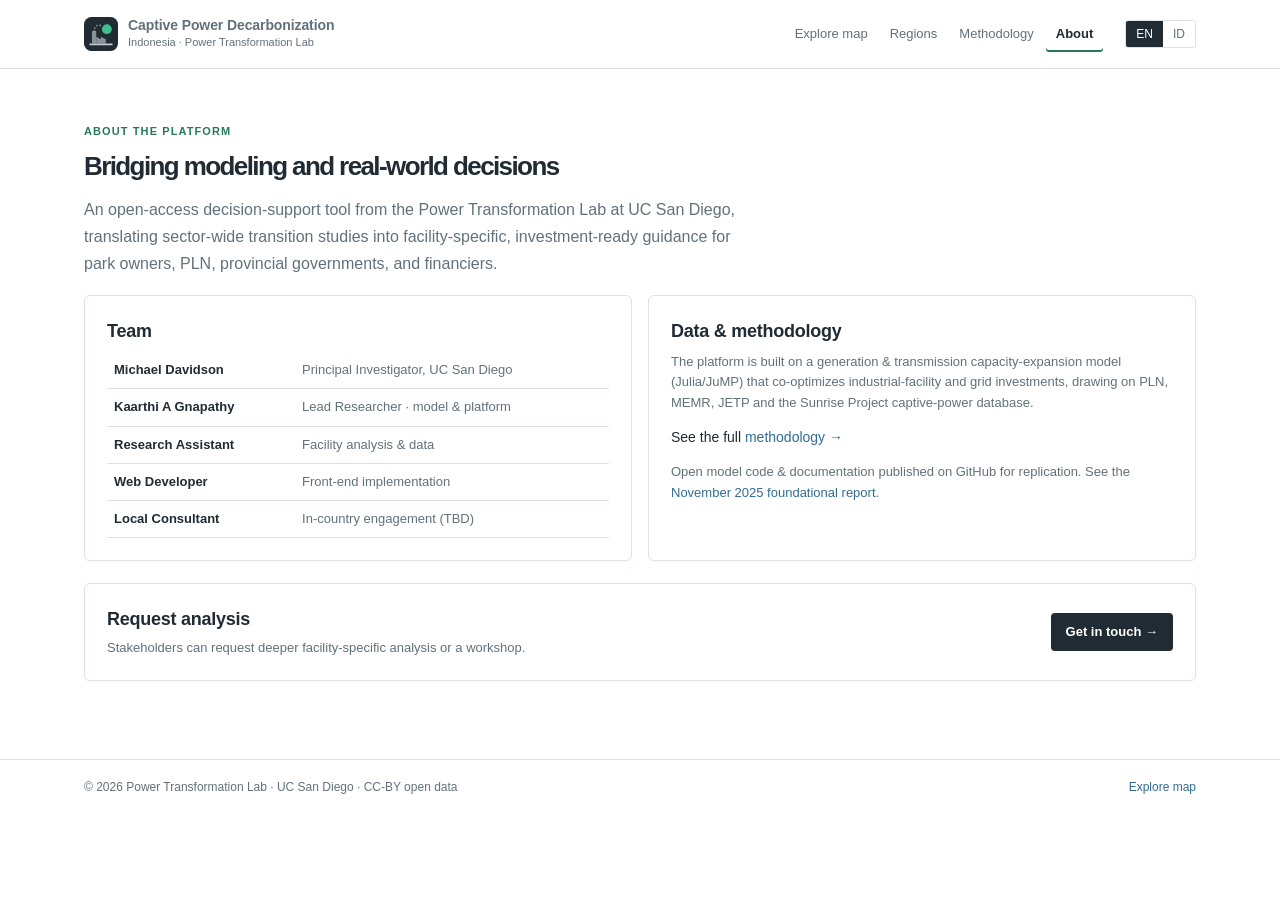
==== about.html @ 66b2d616 "Add the "stack to sun" logo as header mark and favicon A captive coal plant whose plume trails off i" ====
<!DOCTYPE html>
<html lang="en">
<head>
<meta charset="utf-8">
<meta name="viewport" content="width=device-width, initial-scale=1">
<title>About · Captive Power Platform</title>
<link rel="icon" type="image/svg+xml" href="assets/img/logo.svg">
<link rel="stylesheet" href="assets/css/styles.css">
</head>
<body>

<header class="site">
  <div class="wrap navrow">
    <a class="brand" href="index.html">
      <img class="mark" src="assets/img/logo.svg" alt="" width="34" height="34">
      <span><b>Captive Power Decarbonization</b><span data-i18n="brand_sub">Indonesia · Power Transformation Lab</span></span>
    </a>
    <nav class="main">
      <a href="index.html" data-i18n="nav_explore">Explore map</a>
      <a href="region.html" data-i18n="nav_region">Regions</a>
      <a href="methodology.html" data-i18n="nav_method">Methodology</a>
      <a href="about.html" class="active" data-i18n="nav_about">About</a>
    </nav>
    <div class="lang"><button data-lang="en" class="on">EN</button><button data-lang="id">ID</button></div>
  </div>
</header>

<main class="wrap section">
  <div class="kick" data-i18n="ab_kick">About the platform</div>
  <h1 style="font-size:26px" data-i18n="ab_h">Bridging modeling and real-world decisions</h1>
  <p class="lead" data-i18n="ab_p">An open-access decision-support tool from the Power Transformation Lab at UC San Diego, translating sector-wide transition studies into facility-specific, investment-ready guidance for park owners, PLN, provincial governments, and financiers.</p>

  <div class="grid2" style="margin-top:18px">
    <div class="card">
      <h2 data-i18n="ab_team">Team</h2>
      <table class="dt" style="margin-top:6px"><tbody>
        <tr><td style="font-weight:600">Michael Davidson</td><td style="color:var(--mut)">Principal Investigator, UC San Diego</td></tr>
        <tr><td style="font-weight:600">Kaarthi A Gnapathy</td><td style="color:var(--mut)">Lead Researcher · model &amp; platform</td></tr>
        <tr><td style="font-weight:600">Research Assistant</td><td style="color:var(--mut)">Facility analysis &amp; data</td></tr>
        <tr><td style="font-weight:600">Web Developer</td><td style="color:var(--mut)">Front-end implementation</td></tr>
        <tr><td style="font-weight:600">Local Consultant</td><td style="color:var(--mut)">In-country engagement (TBD)</td></tr>
      </tbody></table>
    </div>
    <div class="card">
      <h2 data-i18n="ab_data">Data &amp; methodology</h2>
      <p class="sub" style="margin-top:6px">The platform is built on a generation &amp; transmission capacity-expansion model (Julia/JuMP) that co-optimizes industrial-facility and grid investments, drawing on PLN, MEMR, JETP and the Sunrise Project captive-power database.</p>
      <p style="font-size:14px">See the full <a href="methodology.html">methodology &rarr;</a></p>
      <p class="sub" style="margin-top:10px">Open model code &amp; documentation published on GitHub for replication. See the
        <a href="https://zenodo.org/records/17345968">November 2025 foundational report</a>.</p>
    </div>
  </div>

  <!-- Partners & stakeholders — commented out pending PI confirmation of the final list (feedback item #3)
  <h2 style="margin-top:24px" data-i18n="ab_part">Partners &amp; stakeholders</h2>
  <p class="sub" data-i18n="ab_partp">Engaged through workshops and bilateral outreach in Jakarta, Bandung &amp; Sulawesi</p>
  <div class="partners">
    <div class="pcard"><b>ITB</b>Academic collaboration · PLN engagement</div>
    <div class="pcard"><b>IESR</b>Modeling · policy advocacy</div>
    <div class="pcard"><b>WRI-Indonesia</b>Industrial park &amp; investor convening</div>
    <div class="pcard"><b>CPI-Indonesia</b>Investor engagement</div>
    <div class="pcard"><b>RMI</b>JETP team connections</div>
    <div class="pcard"><b>MEMR · PLN</b>Policy &amp; grid planning</div>
  </div>
  -->

  <div class="card" style="margin-top:22px;display:flex;justify-content:space-between;align-items:center;gap:14px;flex-wrap:wrap">
    <div>
      <h2 style="margin:0" data-i18n="foot_req">Request analysis</h2>
      <p class="sub" style="margin:4px 0 0">Stakeholders can request deeper facility-specific analysis or a workshop.</p>
    </div>
    <a class="btn" href="mailto:info@pwrlab.org">Get in touch →</a>
  </div>
</main>

<footer class="site"><div class="wrap">
  <span data-i18n="foot_rights">© 2026 Power Transformation Lab · UC San Diego · CC-BY open data</span>
  <span><a href="index.html" data-i18n="nav_explore">Explore map</a></span>
</div></footer>

<script src="assets/js/data.js"></script>
<script src="assets/js/i18n.js"></script>
<script>window.initLang();</script>
</body>
</html>
---- assets/css/styles.css ----
/* Captive Power Decarbonization Platform — prototype styles
   Design family: Power Transformation Lab (pwrlab.org) — charcoal #272636 + coral #fc4d50,
   evolved with a coal-vs-clean energy axis (charcoal coal / teal clean / blue grid). */

:root {
  --coal:   #202b33;  /* brand ink + "coal" */
  --coral:  #c75c45;  /* accent */
  --clean:  #28785f;  /* on-site renewables */
  --grid:   #316d91;  /* grid connection */
  --amber:  #ef9f27;  /* medium readiness */
  --ink:    #202b33;
  --mut:    #61717b;
  --line:   #dce3e5;
  --bg:     #ffffff;
  --soft:   #f4f7f6;
  --radius: 6px;
  --maxw:   1160px;
}

* { box-sizing: border-box; }
html { scroll-behavior: smooth; }
body {
  margin: 0;
  font-family: -apple-system, BlinkMacSystemFont, "Segoe UI", Roboto, Helvetica, Arial, sans-serif;
  color: var(--ink);
  background: var(--bg);
  line-height: 1.55;
  -webkit-font-smoothing: antialiased;
}
a { color: var(--grid); text-decoration: none; }
a:hover { text-decoration: underline; }
.wrap { max-width: var(--maxw); margin: 0 auto; padding: 0 24px; }
.sr-only { position:absolute; width:1px; height:1px; overflow:hidden; clip:rect(0 0 0 0); }

/* ---- header / nav ---- */
header.site {
  position: sticky; top: 0; z-index: 50;
  background: rgba(255,255,255,.97); backdrop-filter: blur(12px);
  border-bottom: 1px solid var(--line);
}
.navrow { display: flex; align-items: center; gap: 16px; height: 68px; }
.brand { display: flex; align-items: center; gap: 10px; margin-right: auto; }
.brand .mark { width: 34px; height: 34px; display: block; flex: none; }
.brand b { font-size: 14px; font-weight: 650; letter-spacing: -.1px; display: block; line-height: 1.15; }
.brand span { font-size: 11px; color: var(--mut); }
nav.main { display: flex; gap: 2px; }
nav.main a {
  font-size: 13px; color: var(--mut); padding: 8px 10px; border-radius: 3px; text-decoration: none;
}
nav.main a:hover { background: var(--soft); color: var(--ink); }
nav.main a.active { color: var(--ink); font-weight: 600; background: transparent; box-shadow: inset 0 -2px var(--clean); }
.lang { display: flex; border: 1px solid var(--line); border-radius: 3px; overflow: hidden; margin-left: 6px; }
.lang button { font-size: 12px; padding: 6px 10px; border: none; background: #fff; cursor: pointer; color: var(--mut); }
.lang button.on { background: var(--coal); color: #fff; }

/* ---- generic ---- */
.kick { font-size: 11px; font-weight: 650; letter-spacing: 1.1px; text-transform: uppercase; color: var(--clean); }
h1 { font-size: clamp(34px, 5vw, 54px); font-weight: 650; letter-spacing: -1.6px; line-height: 1.03; margin: 13px 0 16px; max-width: 900px; }
h2 { font-size: 18px; font-weight: 650; letter-spacing: -.25px; margin: 0 0 4px; }
.lead { font-size: 16px; line-height: 1.7; color: var(--mut); margin: 0; max-width: 76ch; }
.sub  { font-size: 13px; color: var(--mut); margin: 0 0 14px; }
.section { padding-top: 54px; padding-bottom: 34px; }
.card { border: 1px solid var(--line); border-radius: var(--radius); padding: 22px; background: #fff; box-shadow: 0 1px 2px rgba(32,43,51,.035); }
.grid2 { display: grid; grid-template-columns: 1fr 1fr; gap: 16px; }
.grid3 { display: grid; grid-template-columns: repeat(3, 1fr); gap: 12px; }
.split { display: grid; grid-template-columns: 1.5fr 1fr; gap: 18px; align-items: start; }
.back { font-size: 13px; color: var(--mut); display: inline-flex; align-items: center; gap: 5px; }

/* ---- stats ---- */
.stats { display: grid; grid-template-columns: repeat(4, 1fr); gap: 0; margin: 34px 0; border-top: 1px solid var(--line); border-bottom: 1px solid var(--line); }
.stat { background: transparent; border-radius: 0; padding: 20px 24px; border-right: 1px solid var(--line); }
.stat:last-child { border-right: 0; }
.stat b { font-size: 27px; font-weight: 650; display: block; letter-spacing: -.8px; }
.stat small { font-size: 12px; color: var(--mut); display: block; margin-top: 2px; line-height: 1.3; }

/* ---- filters ---- */
.filters { display: flex; gap: 8px; flex-wrap: wrap; align-items: center; padding: 14px 16px; background: var(--soft); border: 1px solid var(--line); border-radius: var(--radius); margin-bottom: 14px; }
.filters .fl { font-size: 12px; color: var(--mut); font-weight: 600; }
.chip { font-size: 12.5px; padding: 6px 12px; border-radius: 4px; border: 1px solid var(--line); background: #fff; cursor: pointer; color: var(--mut); }
.chip.on { background: var(--coal); color: #fff; border-color: var(--coal); }
select.f { font-size: 12.5px; padding: 6px 9px; border-radius: 7px; border: 1px solid var(--line); background: #fff; color: var(--ink); }

/* ---- map ---- */
.mapwrap { position: relative; border: 1px solid var(--line); border-radius: var(--radius); overflow: hidden; background: #f4f7f7; }
.mk { cursor: pointer; transition: opacity .15s; }
.mk:hover { stroke: var(--coal) !important; stroke-width: 2 !important; }
.legend { position: absolute; left: 14px; bottom: 14px; background: rgba(255,255,255,.97); border: 1px solid var(--line); border-radius: 4px; padding: 10px 12px; font-size: 11px; color: var(--mut); }
.legend .row { display: flex; align-items: center; gap: 7px; margin: 3px 0; }
.legend i { width: 10px; height: 10px; border-radius: 50%; display: inline-block; }
.pop { position: absolute; top: 14px; right: 14px; width: 270px; background: #fff; border: 1px solid var(--line); border-radius: 5px; padding: 17px; display: none; box-shadow: 0 12px 32px rgba(32,43,51,.14); }
.pop.on { display: block; }
.pop .x { position: absolute; top: 10px; right: 12px; cursor: pointer; color: var(--mut); font-size: 17px; line-height: 1; background: none; border: none; }

/* ---- tags / pills ---- */
.tag { display: inline-block; font-size: 10.5px; padding: 2px 9px; border-radius: 20px; font-weight: 600; background: var(--soft); color: var(--ink); border: 1px solid var(--line); }
.tag .dot { display: inline-block; width: 8px; height: 8px; border-radius: 50%; margin-right: 5px; vertical-align: 0; }
.pill { font-size: 10.5px; font-weight: 600; padding: 2px 9px; border-radius: 20px; }
.p-high { background: #e1f5ee; color: #0f6e56; }
.p-medium { background: #faeeda; color: #854f0b; }
.p-low { background: #fbeae9; color: #a32d2d; }

.metarow { display: flex; justify-content: space-between; font-size: 13px; padding: 6px 0; border-top: 1px solid var(--line); }
.metarow span { color: var(--mut); }
.metarow b { font-weight: 600; }
.mixbar { display: flex; height: 9px; border-radius: 5px; overflow: hidden; margin: 10px 0 4px; }

/* ---- buttons ---- */
.btn { display: inline-flex; align-items: center; gap: 6px; font-size: 13px; font-weight: 600; padding: 9px 15px; border-radius: 4px; border: none; background: var(--coal); color: #fff; cursor: pointer; text-decoration: none; }
.btn:hover { text-decoration: none; opacity: .92; }
.btn.ghost { background: #fff; color: var(--ink); border: 1px solid var(--line); }
.btn.block { width: 100%; justify-content: center; }

/* ---- tables ---- */
table.dt { width: 100%; border-collapse: collapse; font-size: 13px; }
table.dt th { text-align: left; color: var(--mut); font-weight: 600; font-size: 11px; text-transform: uppercase; letter-spacing: .4px; padding: 7px 7px; border-bottom: 1px solid var(--line); }
table.dt td { padding: 8px 7px; border-bottom: 1px solid var(--line); vertical-align: top; }

/* ---- pathway bars ---- */
.pth { margin: 9px 0; }
.pth .top { display: flex; justify-content: space-between; font-size: 13px; margin-bottom: 4px; }
.pth .track { background: #f0eff2; border-radius: 4px; overflow: hidden; }
.pth .bar { height: 15px; border-radius: 4px; }
.pth.win .top b::after { content: " · recommended"; color: var(--coral); font-weight: 600; }

/* ---- sensitivity ---- */
.sliders { display: grid; gap: 14px; }
.slider label { display: flex; justify-content: space-between; font-size: 13px; margin-bottom: 4px; }
.slider label b { font-weight: 600; }
.slider input[type=range] { width: 100%; accent-color: var(--coral); }
.insight { font-size: 13px; background: #fff7f1; border: 1px solid #f3d9c8; color: #8a3c1c; border-radius: 8px; padding: 10px 12px; margin-top: 12px; }

/* ---- about ---- */
.partners { display: grid; grid-template-columns: repeat(3,1fr); gap: 10px; }
.pcard { border: 1px solid var(--line); border-radius: 9px; padding: 12px; font-size: 12.5px; color: var(--mut); }
.pcard b { font-size: 13px; font-weight: 600; color: var(--ink); display: block; margin-bottom: 1px; }

/* ---- homepage site table ---- */
.mapwrap .legend { position: static; display: flex; flex-wrap: wrap; align-items: center; gap: 4px 16px; border: 0; border-top: 1px solid var(--line); border-radius: 0; background: #fff; }
.mapwrap .legend > div { margin: 0 !important; }
.tblhead { display: flex; justify-content: space-between; align-items: flex-end; gap: 12px; flex-wrap: wrap; margin-bottom: 10px; }
.tblhead input { min-width: 240px; }
table.sortable th[data-sort] { cursor: pointer; user-select: none; white-space: nowrap; }
table.sortable th[data-sort]:hover { color: var(--ink); }
table.sortable th.asc::after { content: " ↑"; }
table.sortable th.desc::after { content: " ↓"; }
table.dt td a { color: var(--ink); font-weight: 600; }
table.dt .tag { white-space: nowrap; }

/* ---- facility detail ---- */
.h3 { font-size: 13px; font-weight: 600; margin: 0 0 8px; color: var(--ink); }
.mut { color: var(--mut); }
dl.facts { display: grid; grid-template-columns: max-content 1fr; gap: 6px 14px; margin: 0; font-size: 12.5px; }
dl.facts dt { color: var(--mut); }
dl.facts dd { margin: 0; color: var(--ink); overflow-wrap: anywhere; }
.tscroll { overflow-x: auto; }
table.dt tr.grp td { font-weight: 600; background: var(--soft); font-size: 12px; padding-top: 6px; padding-bottom: 6px; }
table.dt tr.off td { color: var(--mut); }
.st { display: inline-block; font-size: 10.5px; font-weight: 600; padding: 1px 8px; border-radius: 20px; white-space: nowrap; border: 1px solid var(--line); }
.st-op { background: #e3eefb; color: #1c5cab; border-color: #cde2fb; }
.st-con { background: #f2f7fd; color: #256abf; border-color: #cde2fb; }
.st-plan { background: #fff; color: var(--ink); }
.st-off { background: #fff; color: var(--mut); border-style: dashed; }

/* ---- footer ---- */
footer.site { border-top: 1px solid var(--line); background: #fff; margin-top: 44px; }
footer.site .wrap { display: flex; justify-content: space-between; flex-wrap: wrap; gap: 10px; padding-top: 18px; padding-bottom: 18px; font-size: 12px; color: var(--mut); }

/* ---- stakeholder homepage ---- */
.home { font-family: "Inter", -apple-system, BlinkMacSystemFont, "Segoe UI", sans-serif; background: #fff; }
.home .brand b, .home h1, .home .section-heading, .home .stakeholder-grid h3 { font-family: "Syne", sans-serif; }
.home .kick, .home .stake-num { font-family: "JetBrains Mono", monospace; }
.home-hero { min-height: 560px; display: flex; align-items: center; background: #29363c; color: #e5ece9; position: relative; border-bottom: 1px solid #39474d; }
.home-hero-inner { width: 100%; min-width: 0; padding-top: 84px; padding-bottom: 92px; position: relative; z-index: 1; }
.home-hero .kick { color: #9bbfb2; }
.home-hero h1 { color: #e5ece9; font-size: clamp(46px, 6vw, 72px); max-width: 930px; line-height: 1.01; letter-spacing: -.04em; margin: 22px 0 26px; }
.home-hero .lead { color: #b2bfba; font-size: 17px; max-width: 720px; }
.hero-actions { display: flex; align-items: center; gap: 24px; margin-top: 36px; flex-wrap: wrap; }
.hero-primary { background: #d4e2dd; color: #223037; padding: 12px 18px; }
.hero-link { color: #b9c7c2; font-size: 13px; font-weight: 500; }
.hero-link:hover { color: #e5ece9; }
.home-stats { background: var(--soft); border-bottom: 1px solid var(--line); }
.home-stats .stats { margin: 0 auto; border: 0; grid-template-columns: repeat(3, 1fr); }
.home-stats .stat { padding-top: 28px; padding-bottom: 28px; }
.home-explorer { padding-top: 92px; }
.section-heading { font-size: clamp(30px, 4vw, 48px); line-height: 1.08; letter-spacing: -.035em; max-width: 800px; margin: 14px 0 16px; }
.explore-lead { margin-bottom: 36px; max-width: 700px; }
.stakeholder-section { padding: 110px 0 52px; }
.stakeholder-grid { display: grid; grid-template-columns: repeat(3, 1fr); border-top: 1px solid var(--line); margin-top: 40px; }
.stakeholder-grid article { padding: 30px 34px 16px 0; border-right: 1px solid var(--line); margin-right: 34px; }
.stakeholder-grid article:last-child { border-right: 0; margin-right: 0; }
.stake-num { color: var(--clean); font-size: 12px; }
.stakeholder-grid h3 { font-size: 20px; margin: 18px 0 10px; letter-spacing: -.02em; }
.stakeholder-grid p { color: var(--mut); font-size: 14px; line-height: 1.7; margin: 0; }
.reveal-ready { opacity: 0; transform: translateY(18px); }
.reveal-visible { opacity: 1; transform: translateY(0); transition: opacity .65s ease, transform .65s ease; }

@media (prefers-reduced-motion: reduce) {
  .reveal-ready, .reveal-visible { opacity: 1; transform: none; transition: none; }
}

@media (max-width: 760px) {
  .stats { grid-template-columns: 1fr 1fr; }
  .grid2, .split, .partners { grid-template-columns: 1fr; }
  dl.facts { grid-template-columns: 1fr; gap: 1px; }
  .tblhead input { min-width: 0; width: 100%; }
  .card .stat { padding: 14px 12px; }
  .card .stat b { font-size: 20px; }
  dl.facts dd { margin-bottom: 7px; }
  nav.main a { padding: 7px 8px; }
  h1 { font-size: 34px; }
  .stat { border-right: 0; border-bottom: 1px solid var(--line); }
  .stat:nth-child(odd) { border-right: 1px solid var(--line); }
  .home-stats .stats { grid-template-columns: 1fr 1fr; }
  .home-stats .stat:last-child { grid-column: 1 / -1; border-right: 0; border-bottom: 0; }
  .navrow { height: auto; padding-top: 12px; padding-bottom: 12px; flex-wrap: wrap; }
  nav.main { order: 3; width: 100%; overflow-x: auto; }
  .home-hero { min-height: 520px; }
  .home-hero-inner { padding-top: 72px; padding-bottom: 76px; }
  .home-hero h1 { font-size: clamp(30px, 9vw, 46px); overflow-wrap: break-word; }
  .home-explorer { padding-top: 64px; }
  .stakeholder-grid { grid-template-columns: 1fr; }
  .stakeholder-grid article { border-right: 0; border-bottom: 1px solid var(--line); margin-right: 0; padding-right: 0; }
}
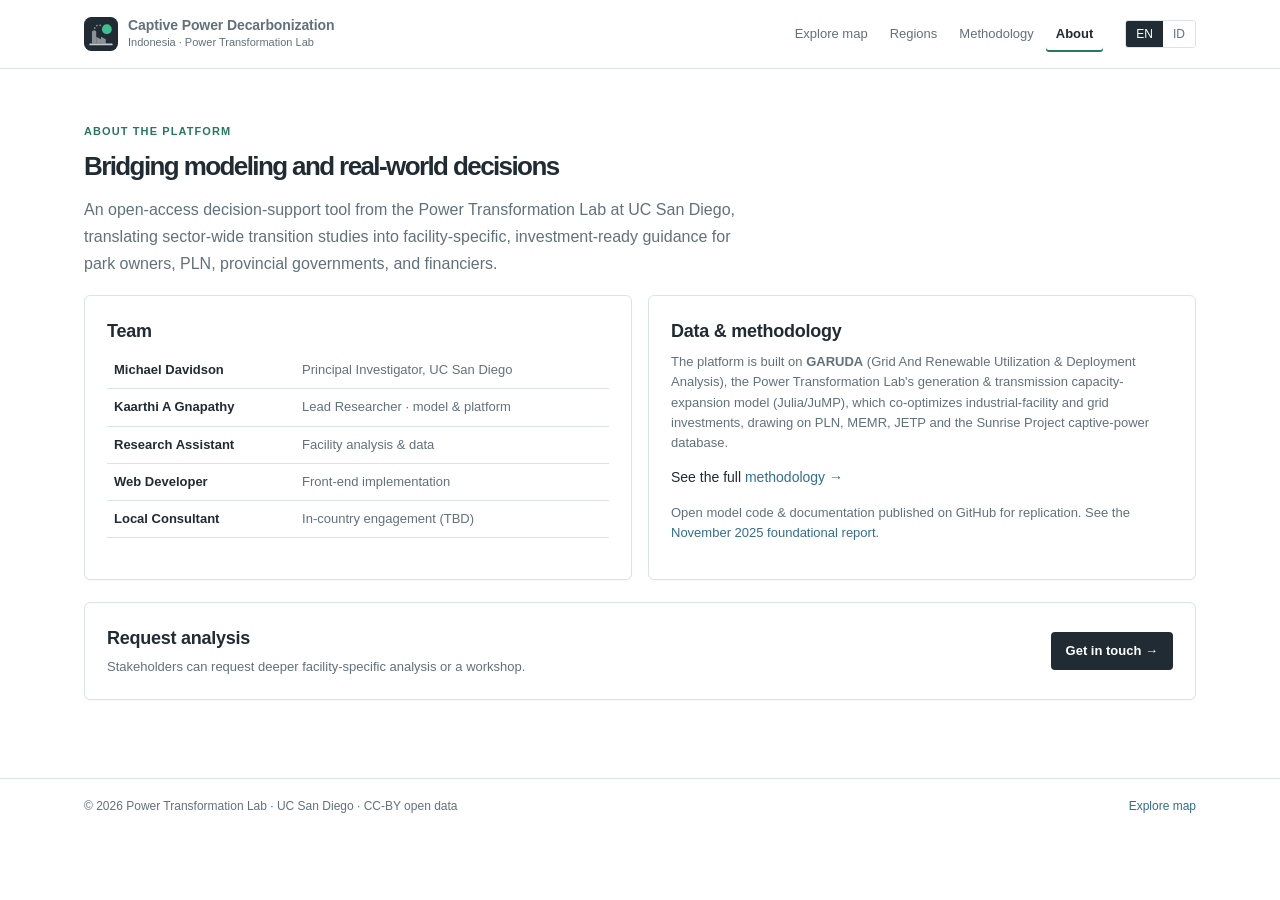
==== commit e3b7e0dc: "Call the capacity-expansion model GARUDA everywhere UI strings (EN/ID), methodology and about text, " ====
--- a/about.html
+++ b/about.html
@@ -43,7 +43,7 @@
     </div>
     <div class="card">
       <h2 data-i18n="ab_data">Data &amp; methodology</h2>
-      <p class="sub" style="margin-top:6px">The platform is built on a generation &amp; transmission capacity-expansion model (Julia/JuMP) that co-optimizes industrial-facility and grid investments, drawing on PLN, MEMR, JETP and the Sunrise Project captive-power database.</p>
+      <p class="sub" style="margin-top:6px">The platform is built on <b>GARUDA</b> (Grid And Renewable Utilization &amp; Deployment Analysis), the Power Transformation Lab's generation &amp; transmission capacity-expansion model (Julia/JuMP), which co-optimizes industrial-facility and grid investments, drawing on PLN, MEMR, JETP and the Sunrise Project captive-power database.</p>
       <p style="font-size:14px">See the full <a href="methodology.html">methodology &rarr;</a></p>
       <p class="sub" style="margin-top:10px">Open model code &amp; documentation published on GitHub for replication. See the
         <a href="https://zenodo.org/records/17345968">November 2025 foundational report</a>.</p>
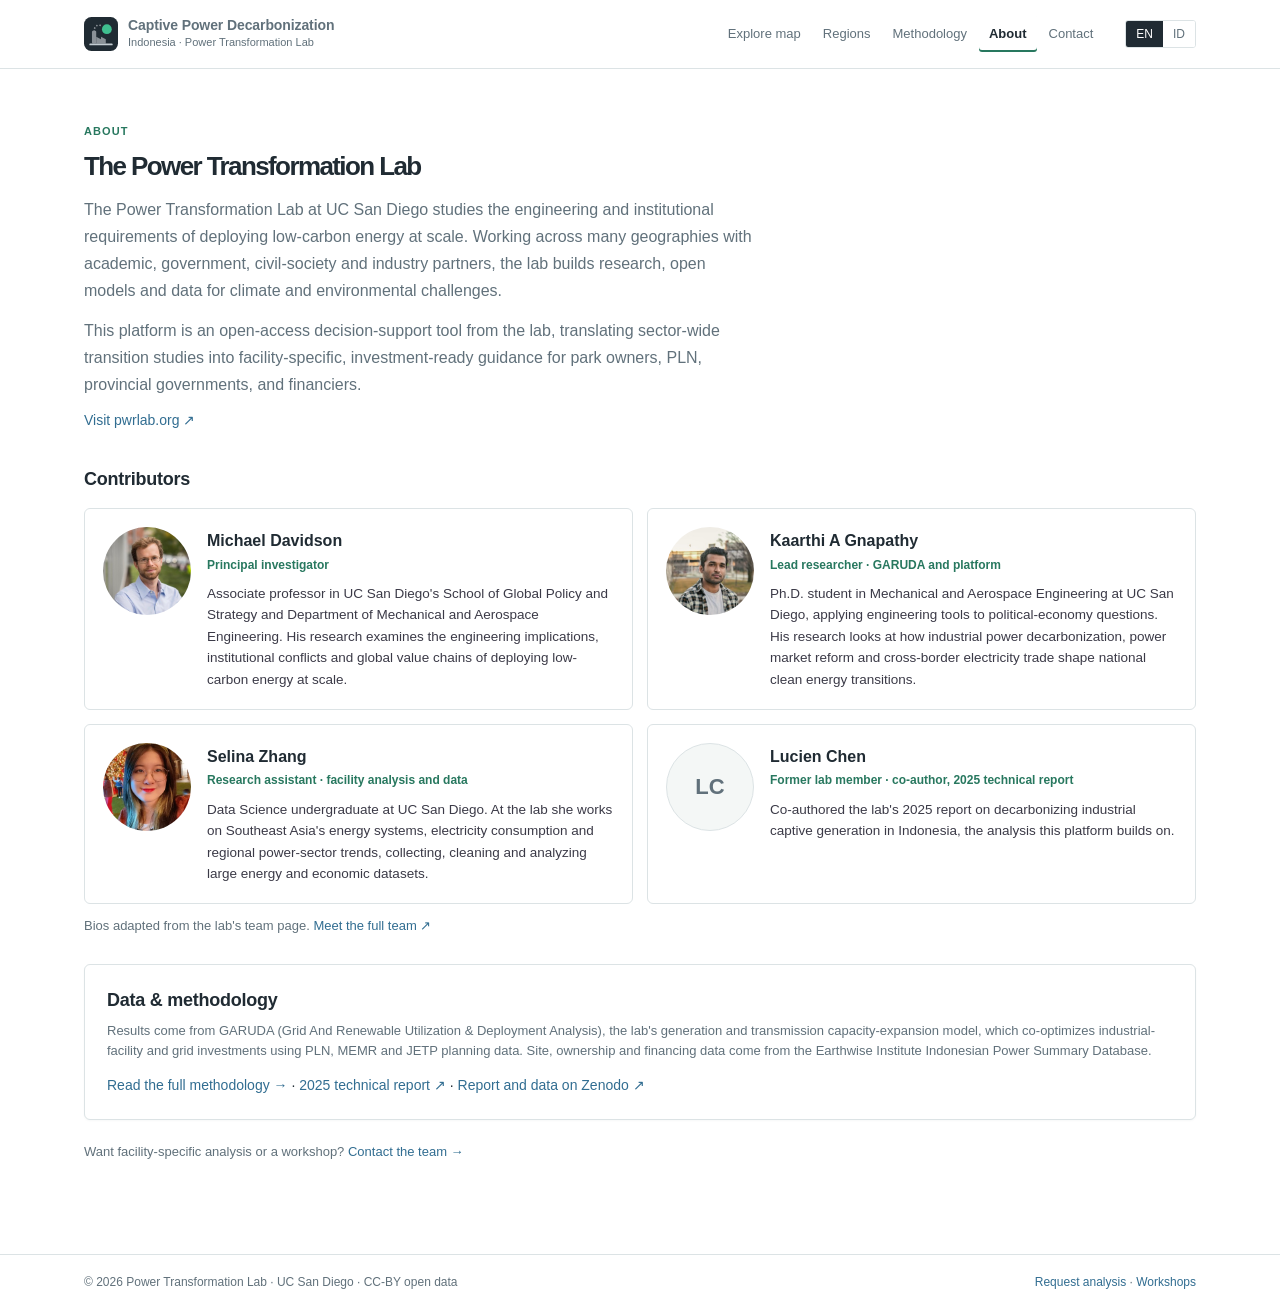
==== commit 9aef6ab8: "Restructure About; move requests and contact to contact.html About now runs lab intro, contributors " ====
--- a/about.html
+++ b/about.html
@@ -20,34 +20,64 @@
       <a href="region.html" data-i18n="nav_region">Regions</a>
       <a href="methodology.html" data-i18n="nav_method">Methodology</a>
       <a href="about.html" class="active" data-i18n="nav_about">About</a>
+      <a href="contact.html" data-i18n="nav_contact">Contact</a>
     </nav>
     <div class="lang"><button data-lang="en" class="on">EN</button><button data-lang="id">ID</button></div>
   </div>
 </header>
 
 <main class="wrap section">
-  <div class="kick" data-i18n="ab_kick">About the platform</div>
-  <h1 style="font-size:26px" data-i18n="ab_h">Bridging modeling and real-world decisions</h1>
-  <p class="lead" data-i18n="ab_p">An open-access decision-support tool from the Power Transformation Lab at UC San Diego, translating sector-wide transition studies into facility-specific, investment-ready guidance for park owners, PLN, provincial governments, and financiers.</p>
+  <div class="kick" data-i18n="ab_kick">About</div>
+  <h1 style="font-size:26px" data-i18n="ab_lab_h">The Power Transformation Lab</h1>
+  <p class="lead" data-i18n="ab_lab_p">The Power Transformation Lab at UC San Diego studies the engineering and institutional requirements of deploying low-carbon energy at scale. Working across many geographies with academic, government, civil-society and industry partners, the lab builds research, open models and data for climate and environmental challenges.</p>
+  <p class="lead" style="margin-top:12px" data-i18n="ab_p">This platform is an open-access decision-support tool from the lab, translating sector-wide transition studies into facility-specific, investment-ready guidance for park owners, PLN, provincial governments, and financiers.</p>
+  <p style="margin-top:12px;font-size:14px"><a href="https://pwrlab.org" target="_blank" rel="noopener"><span data-i18n="ab_visit">Visit pwrlab.org</span> ↗</a></p>
 
-  <div class="grid2" style="margin-top:18px">
-    <div class="card">
-      <h2 data-i18n="ab_team">Team</h2>
-      <table class="dt" style="margin-top:6px"><tbody>
-        <tr><td style="font-weight:600">Michael Davidson</td><td style="color:var(--mut)">Principal Investigator, UC San Diego</td></tr>
-        <tr><td style="font-weight:600">Kaarthi A Gnapathy</td><td style="color:var(--mut)">Lead Researcher · model &amp; platform</td></tr>
-        <tr><td style="font-weight:600">Research Assistant</td><td style="color:var(--mut)">Facility analysis &amp; data</td></tr>
-        <tr><td style="font-weight:600">Web Developer</td><td style="color:var(--mut)">Front-end implementation</td></tr>
-        <tr><td style="font-weight:600">Local Consultant</td><td style="color:var(--mut)">In-country engagement (TBD)</td></tr>
-      </tbody></table>
-    </div>
-    <div class="card">
-      <h2 data-i18n="ab_data">Data &amp; methodology</h2>
-      <p class="sub" style="margin-top:6px">The platform is built on <b>GARUDA</b> (Grid And Renewable Utilization &amp; Deployment Analysis), the Power Transformation Lab's generation &amp; transmission capacity-expansion model (Julia/JuMP), which co-optimizes industrial-facility and grid investments, drawing on PLN, MEMR, JETP and the Sunrise Project captive-power database.</p>
-      <p style="font-size:14px">See the full <a href="methodology.html">methodology &rarr;</a></p>
-      <p class="sub" style="margin-top:10px">Open model code &amp; documentation published on GitHub for replication. See the
-        <a href="https://zenodo.org/records/17345968">November 2025 foundational report</a>.</p>
-    </div>
+  <h2 style="margin-top:34px" data-i18n="ab_team">Contributors</h2>
+  <div class="people">
+    <article class="person">
+      <img src="assets/img/team/michael-davidson.jpg" alt="Portrait of Michael Davidson" loading="lazy" width="88" height="88">
+      <div>
+        <h3>Michael Davidson</h3>
+        <p class="role" data-i18n="ab_r_pi">Principal investigator</p>
+        <p data-i18n="ab_b_md">Associate professor in UC San Diego's School of Global Policy and Strategy and Department of Mechanical and Aerospace Engineering. His research examines the engineering implications, institutional conflicts and global value chains of deploying low-carbon energy at scale.</p>
+      </div>
+    </article>
+    <article class="person">
+      <img src="assets/img/team/kaarthi-gnapathy.jpg" alt="Portrait of Kaarthi Gnapathy" loading="lazy" width="88" height="88">
+      <div>
+        <h3>Kaarthi A Gnapathy</h3>
+        <p class="role" data-i18n="ab_r_lead">Lead researcher · GARUDA and platform</p>
+        <p data-i18n="ab_b_kg">Ph.D. student in Mechanical and Aerospace Engineering at UC San Diego, applying engineering tools to political-economy questions. His research looks at how industrial power decarbonization, power market reform and cross-border electricity trade shape national clean energy transitions.</p>
+      </div>
+    </article>
+    <article class="person">
+      <img src="assets/img/team/selina-zhang.jpg" alt="Portrait of Selina Zhang" loading="lazy" width="88" height="88">
+      <div>
+        <h3>Selina Zhang</h3>
+        <p class="role" data-i18n="ab_r_ra">Research assistant · facility analysis and data</p>
+        <p data-i18n="ab_b_sz">Data Science undergraduate at UC San Diego. At the lab she works on Southeast Asia's energy systems, electricity consumption and regional power-sector trends, collecting, cleaning and analyzing large energy and economic datasets.</p>
+      </div>
+    </article>
+    <article class="person">
+      <span class="initials" aria-hidden="true">LC</span>
+      <div>
+        <h3>Lucien Chen</h3>
+        <p class="role" data-i18n="ab_r_co">Former lab member · co-author, 2025 technical report</p>
+        <p data-i18n="ab_b_lc">Co-authored the lab's 2025 report on decarbonizing industrial captive generation in Indonesia, the analysis this platform builds on.</p>
+      </div>
+    </article>
+  </div>
+  <p class="sub" style="margin-top:12px"><span data-i18n="ab_more">Bios adapted from the lab's team page.</span> <a href="https://pwrlab.org/team.html" target="_blank" rel="noopener"><span data-i18n="ab_teamlink">Meet the full team</span> ↗</a></p>
+
+  <div class="card" style="margin-top:28px">
+    <h2 data-i18n="ab_data">Data &amp; methodology</h2>
+    <p class="sub" style="margin-top:6px" data-i18n="ab_data_p">Results come from GARUDA (Grid And Renewable Utilization &amp; Deployment Analysis), the lab's generation and transmission capacity-expansion model, which co-optimizes industrial-facility and grid investments using PLN, MEMR and JETP planning data. Site, ownership and financing data come from the Earthwise Institute Indonesian Power Summary Database.</p>
+    <p style="font-size:14px;margin:10px 0 0">
+      <a href="methodology.html"><span data-i18n="ab_method">Read the full methodology</span> →</a> ·
+      <a href="https://pwrlab.org/2025/09/30/indonesia-industry-captive-generation.html" target="_blank" rel="noopener"><span data-i18n="ab_report">2025 technical report</span> ↗</a> ·
+      <a href="https://zenodo.org/records/17345968" target="_blank" rel="noopener"><span data-i18n="ab_zenodo">Report and data on Zenodo</span> ↗</a>
+    </p>
   </div>
 
   <!-- Partners & stakeholders — commented out pending PI confirmation of the final list (feedback item #3)
@@ -63,18 +93,12 @@
   </div>
   -->
 
-  <div class="card" style="margin-top:22px;display:flex;justify-content:space-between;align-items:center;gap:14px;flex-wrap:wrap">
-    <div>
-      <h2 style="margin:0" data-i18n="foot_req">Request analysis</h2>
-      <p class="sub" style="margin:4px 0 0">Stakeholders can request deeper facility-specific analysis or a workshop.</p>
-    </div>
-    <a class="btn" href="mailto:info@pwrlab.org">Get in touch →</a>
-  </div>
+  <p class="sub" style="margin-top:22px"><span data-i18n="ab_cta">Want facility-specific analysis or a workshop?</span> <a href="contact.html"><span data-i18n="ab_cta_link">Contact the team</span> →</a></p>
 </main>
 
 <footer class="site"><div class="wrap">
   <span data-i18n="foot_rights">© 2026 Power Transformation Lab · UC San Diego · CC-BY open data</span>
-  <span><a href="index.html" data-i18n="nav_explore">Explore map</a></span>
+  <span><a href="contact.html#request" data-i18n="foot_req">Request analysis</a> · <a href="contact.html#workshops" data-i18n="foot_work">Workshops</a></span>
 </div></footer>
 
 <script src="assets/js/data.js"></script>
--- a/assets/css/styles.css
+++ b/assets/css/styles.css
@@ -160,6 +160,17 @@
 .st-con { background: #f2f7fd; color: #256abf; border-color: #cde2fb; }
 .st-plan { background: #fff; color: var(--ink); }
 .st-off { background: #fff; color: var(--mut); border-style: dashed; }
+
+/* ---- about / contact ---- */
+.people { display: grid; grid-template-columns: repeat(2, minmax(0, 1fr)); gap: 14px; margin-top: 14px; }
+.person { display: flex; gap: 16px; align-items: flex-start; border: 1px solid var(--line); border-radius: var(--radius); padding: 18px; background: #fff; }
+.person img, .person .initials { width: 88px; height: 88px; border-radius: 50%; object-fit: cover; flex: none; background: var(--soft); }
+.person .initials { display: flex; align-items: center; justify-content: center; font-weight: 600; font-size: 22px; color: var(--mut); border: 1px solid var(--line); }
+.person h3 { font-size: 16px; font-weight: 600; margin: 2px 0 2px; }
+.person .role { font-size: 12px; font-weight: 600; color: var(--clean); margin: 0 0 8px; }
+.person p { font-size: 13.5px; line-height: 1.6; color: #3b3a47; margin: 0; }
+.grid3.contact .card { display: flex; flex-direction: column; align-items: flex-start; }
+.grid3.contact .card .sub { flex: 1; }
 
 /* ---- footer ---- */
 footer.site { border-top: 1px solid var(--line); background: #fff; margin-top: 44px; }
@@ -200,7 +211,9 @@
 
 @media (max-width: 760px) {
   .stats { grid-template-columns: 1fr 1fr; }
-  .grid2, .split, .partners { grid-template-columns: 1fr; }
+  .grid2, .grid3, .split, .partners { grid-template-columns: 1fr; }
+  .people { grid-template-columns: 1fr; }
+  .person img, .person .initials { width: 64px; height: 64px; }
   dl.facts { grid-template-columns: 1fr; gap: 1px; }
   .tblhead input { min-width: 0; width: 100%; }
   .card .stat { padding: 14px 12px; }
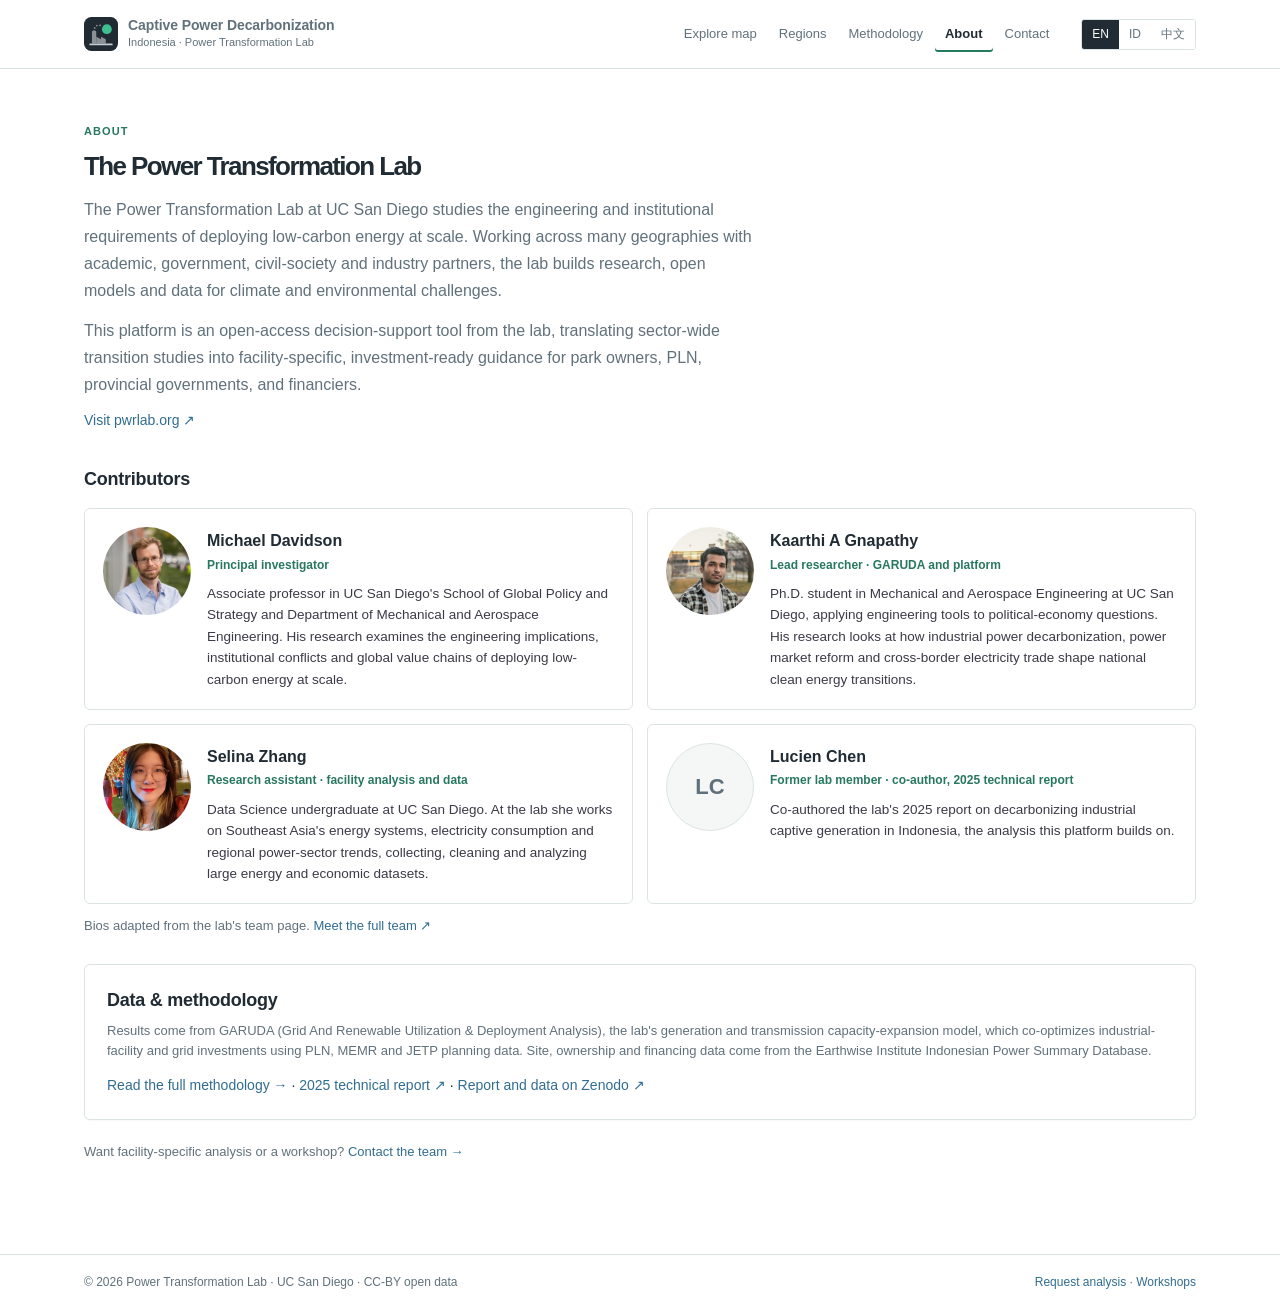
==== commit 62f729fa: "Add Simplified Chinese (中文) as a third site language Brings the other session's Mandarin work (i18n-" ====
--- a/about.html
+++ b/about.html
@@ -13,7 +13,7 @@
   <div class="wrap navrow">
     <a class="brand" href="index.html">
       <img class="mark" src="assets/img/logo.svg" alt="" width="34" height="34">
-      <span><b>Captive Power Decarbonization</b><span data-i18n="brand_sub">Indonesia · Power Transformation Lab</span></span>
+      <span><b data-i18n="brand">Captive Power Decarbonization</b><span data-i18n="brand_sub">Indonesia · Power Transformation Lab</span></span>
     </a>
     <nav class="main">
       <a href="index.html" data-i18n="nav_explore">Explore map</a>
@@ -22,7 +22,7 @@
       <a href="about.html" class="active" data-i18n="nav_about">About</a>
       <a href="contact.html" data-i18n="nav_contact">Contact</a>
     </nav>
-    <div class="lang"><button data-lang="en" class="on">EN</button><button data-lang="id">ID</button></div>
+    <div class="lang"><button data-lang="en" class="on">EN</button><button data-lang="id">ID</button><button data-lang="zh" lang="zh-Hans">中文</button></div>
   </div>
 </header>
 
--- a/assets/css/styles.css
+++ b/assets/css/styles.css
@@ -15,13 +15,15 @@
   --soft:   #f4f7f6;
   --radius: 6px;
   --maxw:   1160px;
+  /* CJK faces for Chinese text; Latin text keeps the faces listed before them */
+  --cjk:    "PingFang SC", "Hiragino Sans GB", "Microsoft YaHei", "Noto Sans SC", "Noto Sans CJK SC", "Source Han Sans SC";
 }
 
 * { box-sizing: border-box; }
 html { scroll-behavior: smooth; }
 body {
   margin: 0;
-  font-family: -apple-system, BlinkMacSystemFont, "Segoe UI", Roboto, Helvetica, Arial, sans-serif;
+  font-family: -apple-system, BlinkMacSystemFont, "Segoe UI", Roboto, Helvetica, Arial, var(--cjk), sans-serif;
   color: var(--ink);
   background: var(--bg);
   line-height: 1.55;
@@ -78,6 +80,9 @@
 .filters .fl { font-size: 12px; color: var(--mut); font-weight: 600; }
 .chip { font-size: 12.5px; padding: 6px 12px; border-radius: 4px; border: 1px solid var(--line); background: #fff; cursor: pointer; color: var(--mut); }
 .chip.on { background: var(--coal); color: #fff; border-color: var(--coal); }
+a.chip { display: inline-block; text-decoration: none; }
+.chip .mut { margin-left: 2px; }
+.chip.on .mut { color: #c3ccd1; }
 select.f { font-size: 12.5px; padding: 6px 9px; border-radius: 7px; border: 1px solid var(--line); background: #fff; color: var(--ink); }
 
 /* ---- map ---- */
@@ -120,7 +125,7 @@
 .pth .top { display: flex; justify-content: space-between; font-size: 13px; margin-bottom: 4px; }
 .pth .track { background: #f0eff2; border-radius: 4px; overflow: hidden; }
 .pth .bar { height: 15px; border-radius: 4px; }
-.pth.win .top b::after { content: " · recommended"; color: var(--coral); font-weight: 600; }
+.pth .top b .rec { color: var(--coral); font-weight: 600; }
 
 /* ---- sensitivity ---- */
 .sliders { display: grid; gap: 14px; }
@@ -145,10 +150,18 @@
 table.sortable th.desc::after { content: " ↓"; }
 table.dt td a { color: var(--ink); font-weight: 600; }
 table.dt .tag { white-space: nowrap; }
+table.dt td a.sublink { font-weight: 400; color: var(--mut); text-decoration: underline; text-underline-offset: 2px; }
+table.dt td a.sublink:hover { color: var(--ink); }
+.poplinks { display: flex; justify-content: space-between; gap: 8px; margin-top: 9px; font-size: 12px; }
 
 /* ---- facility detail ---- */
+.sechead { font-size: 20px; margin: 34px 0 12px; }
 .h3 { font-size: 13px; font-weight: 600; margin: 0 0 8px; color: var(--ink); }
 .mut { color: var(--mut); }
+.sharebar { display: inline-block; vertical-align: middle; width: 90px; height: 8px; border-radius: 4px; background: var(--soft); border: 1px solid var(--line); overflow: hidden; }
+.sharebar i { display: block; height: 100%; background: #2a78d6; border-radius: 4px; }
+.sharepct { display: inline-block; min-width: 42px; margin-left: 8px; font-weight: 600; font-variant-numeric: tabular-nums; }
+.locmap { border: 1px solid var(--line); border-radius: var(--radius); overflow: hidden; background: #f4f7f7; }
 dl.facts { display: grid; grid-template-columns: max-content 1fr; gap: 6px 14px; margin: 0; font-size: 12.5px; }
 dl.facts dt { color: var(--mut); }
 dl.facts dd { margin: 0; color: var(--ink); overflow-wrap: anywhere; }
@@ -177,9 +190,9 @@
 footer.site .wrap { display: flex; justify-content: space-between; flex-wrap: wrap; gap: 10px; padding-top: 18px; padding-bottom: 18px; font-size: 12px; color: var(--mut); }
 
 /* ---- stakeholder homepage ---- */
-.home { font-family: "Inter", -apple-system, BlinkMacSystemFont, "Segoe UI", sans-serif; background: #fff; }
-.home .brand b, .home h1, .home .section-heading, .home .stakeholder-grid h3 { font-family: "Syne", sans-serif; }
-.home .kick, .home .stake-num { font-family: "JetBrains Mono", monospace; }
+.home { font-family: "Inter", -apple-system, BlinkMacSystemFont, "Segoe UI", var(--cjk), sans-serif; background: #fff; }
+.home .brand b, .home h1, .home .section-heading, .home .stakeholder-grid h3 { font-family: "Syne", var(--cjk), sans-serif; }
+.home .kick, .home .stake-num { font-family: "JetBrains Mono", var(--cjk), monospace; }
 .home-hero { min-height: 560px; display: flex; align-items: center; background: #29363c; color: #e5ece9; position: relative; border-bottom: 1px solid #39474d; }
 .home-hero-inner { width: 100%; min-width: 0; padding-top: 84px; padding-bottom: 92px; position: relative; z-index: 1; }
 .home-hero .kick { color: #9bbfb2; }
@@ -205,6 +218,14 @@
 .reveal-ready { opacity: 0; transform: translateY(18px); }
 .reveal-visible { opacity: 1; transform: translateY(0); transition: opacity .65s ease, transform .65s ease; }
 
+/* ---- Simplified Chinese ----
+   Han glyphs collide under negative tracking and need more leading than Latin display type. */
+:lang(zh-Hans) h1, :lang(zh-Hans) h2, :lang(zh-Hans) h3, :lang(zh-Hans) .section-heading, :lang(zh-Hans) .stat b { letter-spacing: 0; }
+:lang(zh-Hans) h1 { line-height: 1.25; }
+:lang(zh-Hans) .home-hero h1 { line-height: 1.2; letter-spacing: .01em; text-wrap: balance; }
+:lang(zh-Hans) .section-heading { line-height: 1.3; }
+:lang(zh-Hans) .lead, :lang(zh-Hans) .stakeholder-grid p { line-height: 1.8; }
+
 @media (prefers-reduced-motion: reduce) {
   .reveal-ready, .reveal-visible { opacity: 1; transform: none; transition: none; }
 }
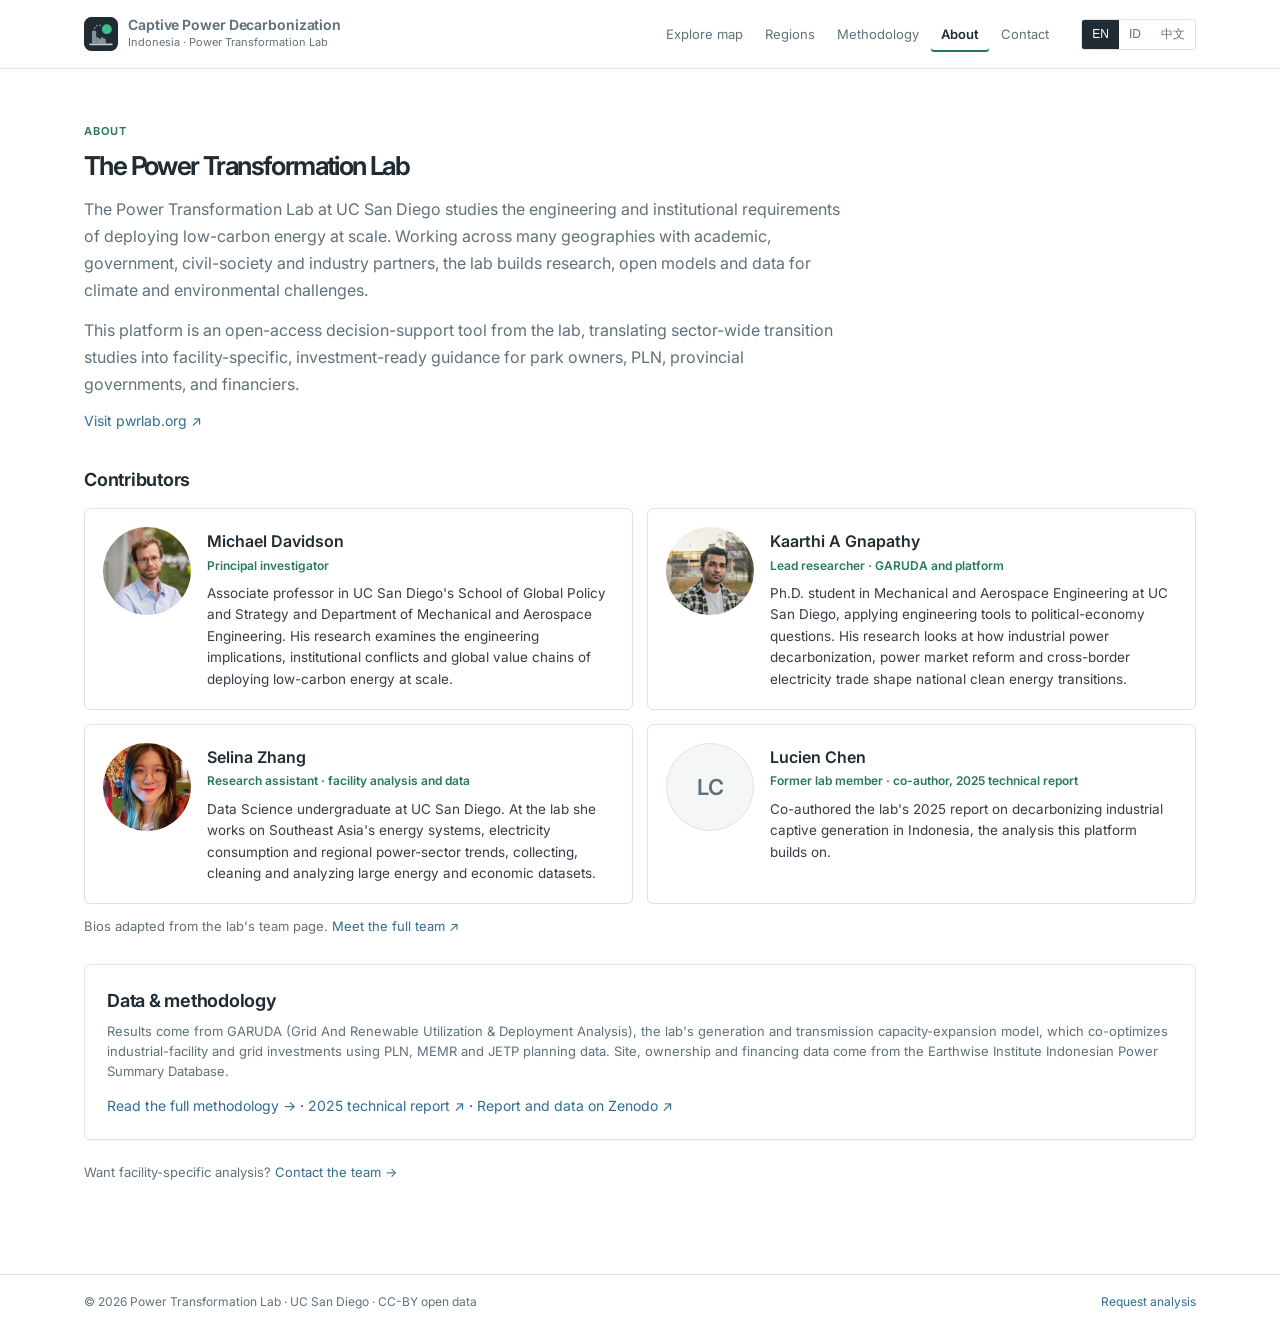
==== commit c7048abf: "Region grid map, zone-fixed Sulawesi runs, one typeface Region pages: - The grid map shows PLN subst" ====
--- a/about.html
+++ b/about.html
@@ -5,6 +5,9 @@
 <meta name="viewport" content="width=device-width, initial-scale=1">
 <title>About · Captive Power Platform</title>
 <link rel="icon" type="image/svg+xml" href="assets/img/logo.svg">
+<link rel="preconnect" href="https://fonts.googleapis.com">
+<link rel="preconnect" href="https://fonts.gstatic.com" crossorigin>
+<link href="https://fonts.googleapis.com/css2?family=Inter:wght@400;500;600;700&display=swap" rel="stylesheet">
 <link rel="stylesheet" href="assets/css/styles.css">
 </head>
 <body>
@@ -93,12 +96,12 @@
   </div>
   -->
 
-  <p class="sub" style="margin-top:22px"><span data-i18n="ab_cta">Want facility-specific analysis or a workshop?</span> <a href="contact.html"><span data-i18n="ab_cta_link">Contact the team</span> →</a></p>
+  <p class="sub" style="margin-top:22px"><span data-i18n="ab_cta">Want facility-specific analysis?</span> <a href="contact.html"><span data-i18n="ab_cta_link">Contact the team</span> →</a></p>
 </main>
 
 <footer class="site"><div class="wrap">
   <span data-i18n="foot_rights">© 2026 Power Transformation Lab · UC San Diego · CC-BY open data</span>
-  <span><a href="contact.html#request" data-i18n="foot_req">Request analysis</a> · <a href="contact.html#workshops" data-i18n="foot_work">Workshops</a></span>
+  <span><a href="contact.html#request" data-i18n="foot_req">Request analysis</a></span>
 </div></footer>
 
 <script src="assets/js/data.js"></script>
--- a/assets/css/styles.css
+++ b/assets/css/styles.css
@@ -23,7 +23,8 @@
 html { scroll-behavior: smooth; }
 body {
   margin: 0;
-  font-family: -apple-system, BlinkMacSystemFont, "Segoe UI", Roboto, Helvetica, Arial, var(--cjk), sans-serif;
+  /* one face across the site: Inter (Google Fonts, loaded in every page head), then system UI faces */
+  font-family: "Inter", -apple-system, BlinkMacSystemFont, "Segoe UI", Roboto, Helvetica, Arial, var(--cjk), sans-serif;
   color: var(--ink);
   background: var(--bg);
   line-height: 1.55;
@@ -94,6 +95,9 @@
 .legend i { width: 10px; height: 10px; border-radius: 50%; display: inline-block; }
 .pop { position: absolute; top: 14px; right: 14px; width: 270px; background: #fff; border: 1px solid var(--line); border-radius: 5px; padding: 17px; display: none; box-shadow: 0 12px 32px rgba(32,43,51,.14); }
 .pop.on { display: block; }
+.maphold { position: relative; }
+.maphold .pop { top: 10px; right: 10px; width: 250px; z-index: 2; }
+.mk:focus { outline: none; stroke: var(--coal) !important; stroke-width: 2 !important; }
 .pop .x { position: absolute; top: 10px; right: 12px; cursor: pointer; color: var(--mut); font-size: 17px; line-height: 1; background: none; border: none; }
 
 /* ---- tags / pills ---- */
@@ -182,21 +186,19 @@
 .person h3 { font-size: 16px; font-weight: 600; margin: 2px 0 2px; }
 .person .role { font-size: 12px; font-weight: 600; color: var(--clean); margin: 0 0 8px; }
 .person p { font-size: 13.5px; line-height: 1.6; color: #3b3a47; margin: 0; }
-.grid3.contact .card { display: flex; flex-direction: column; align-items: flex-start; }
-.grid3.contact .card .sub { flex: 1; }
+.contact .card { display: flex; flex-direction: column; align-items: flex-start; }
+.contact .card .sub { flex: 1; }
 
 /* ---- footer ---- */
 footer.site { border-top: 1px solid var(--line); background: #fff; margin-top: 44px; }
 footer.site .wrap { display: flex; justify-content: space-between; flex-wrap: wrap; gap: 10px; padding-top: 18px; padding-bottom: 18px; font-size: 12px; color: var(--mut); }
 
 /* ---- stakeholder homepage ---- */
-.home { font-family: "Inter", -apple-system, BlinkMacSystemFont, "Segoe UI", var(--cjk), sans-serif; background: #fff; }
-.home .brand b, .home h1, .home .section-heading, .home .stakeholder-grid h3 { font-family: "Syne", var(--cjk), sans-serif; }
-.home .kick, .home .stake-num { font-family: "JetBrains Mono", var(--cjk), monospace; }
+.home { background: #fff; }
 .home-hero { min-height: 560px; display: flex; align-items: center; background: #29363c; color: #e5ece9; position: relative; border-bottom: 1px solid #39474d; }
 .home-hero-inner { width: 100%; min-width: 0; padding-top: 84px; padding-bottom: 92px; position: relative; z-index: 1; }
 .home-hero .kick { color: #9bbfb2; }
-.home-hero h1 { color: #e5ece9; font-size: clamp(46px, 6vw, 72px); max-width: 930px; line-height: 1.01; letter-spacing: -.04em; margin: 22px 0 26px; }
+.home-hero h1 { color: #e5ece9; font-size: clamp(46px, 6vw, 72px); max-width: 930px; line-height: 1.04; letter-spacing: -.03em; font-weight: 700; margin: 22px 0 26px; }
 .home-hero .lead { color: #b2bfba; font-size: 17px; max-width: 720px; }
 .hero-actions { display: flex; align-items: center; gap: 24px; margin-top: 36px; flex-wrap: wrap; }
 .hero-primary { background: #d4e2dd; color: #223037; padding: 12px 18px; }
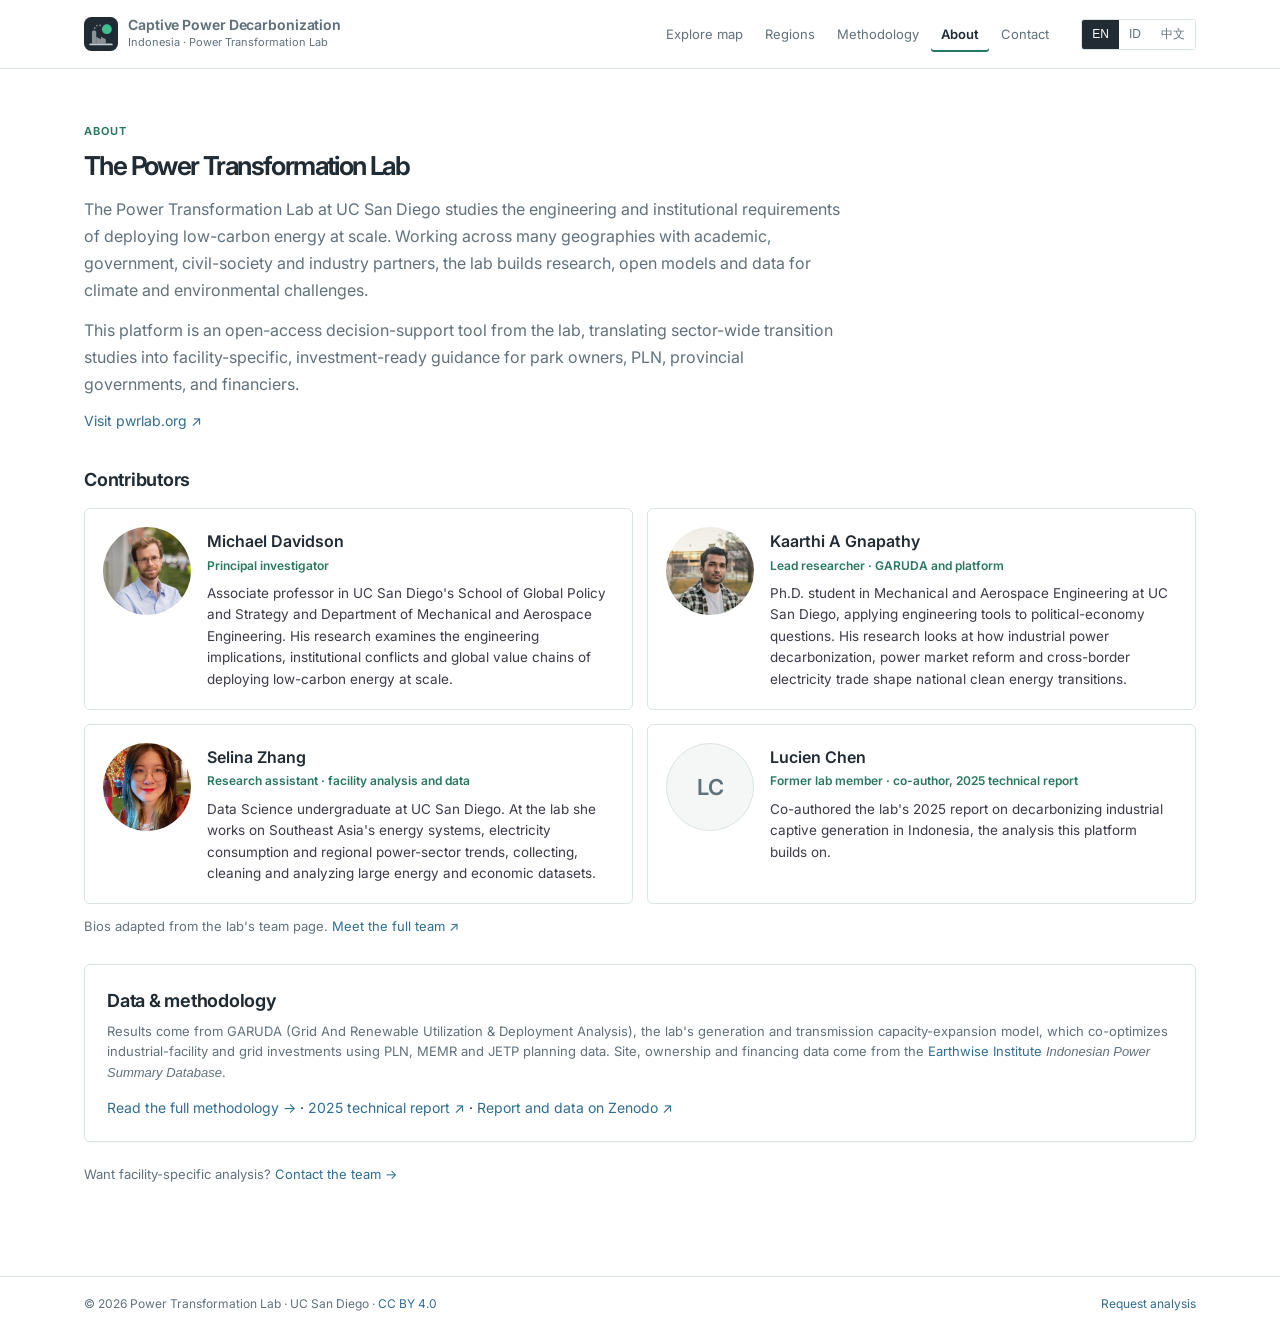
==== commit 825f0cef: "Citations in the OREO style; Earthwise replaces Sunrise - Sources are named in full and linked where" ====
--- a/about.html
+++ b/about.html
@@ -75,7 +75,7 @@
 
   <div class="card" style="margin-top:28px">
     <h2 data-i18n="ab_data">Data &amp; methodology</h2>
-    <p class="sub" style="margin-top:6px" data-i18n="ab_data_p">Results come from GARUDA (Grid And Renewable Utilization &amp; Deployment Analysis), the lab's generation and transmission capacity-expansion model, which co-optimizes industrial-facility and grid investments using PLN, MEMR and JETP planning data. Site, ownership and financing data come from the Earthwise Institute Indonesian Power Summary Database.</p>
+    <p class="sub" style="margin-top:6px" data-i18n-html="ab_data_p">Results come from GARUDA (Grid And Renewable Utilization &amp; Deployment Analysis), the lab's generation and transmission capacity-expansion model, which co-optimizes industrial-facility and grid investments using PLN, MEMR and JETP planning data. Site, ownership and financing data come from the <a href="https://earthwise.institute" target="_blank" rel="noopener">Earthwise Institute</a> <i>Indonesian Power Summary Database</i>.</p>
     <p style="font-size:14px;margin:10px 0 0">
       <a href="methodology.html"><span data-i18n="ab_method">Read the full methodology</span> →</a> ·
       <a href="https://pwrlab.org/2025/09/30/indonesia-industry-captive-generation.html" target="_blank" rel="noopener"><span data-i18n="ab_report">2025 technical report</span> ↗</a> ·
@@ -100,7 +100,7 @@
 </main>
 
 <footer class="site"><div class="wrap">
-  <span data-i18n="foot_rights">© 2026 Power Transformation Lab · UC San Diego · CC-BY open data</span>
+  <span data-i18n-html="foot_rights">© 2026 Power Transformation Lab · UC San Diego · <a href="methodology.html#licence">CC BY 4.0</a></span>
   <span><a href="contact.html#request" data-i18n="foot_req">Request analysis</a></span>
 </div></footer>
 
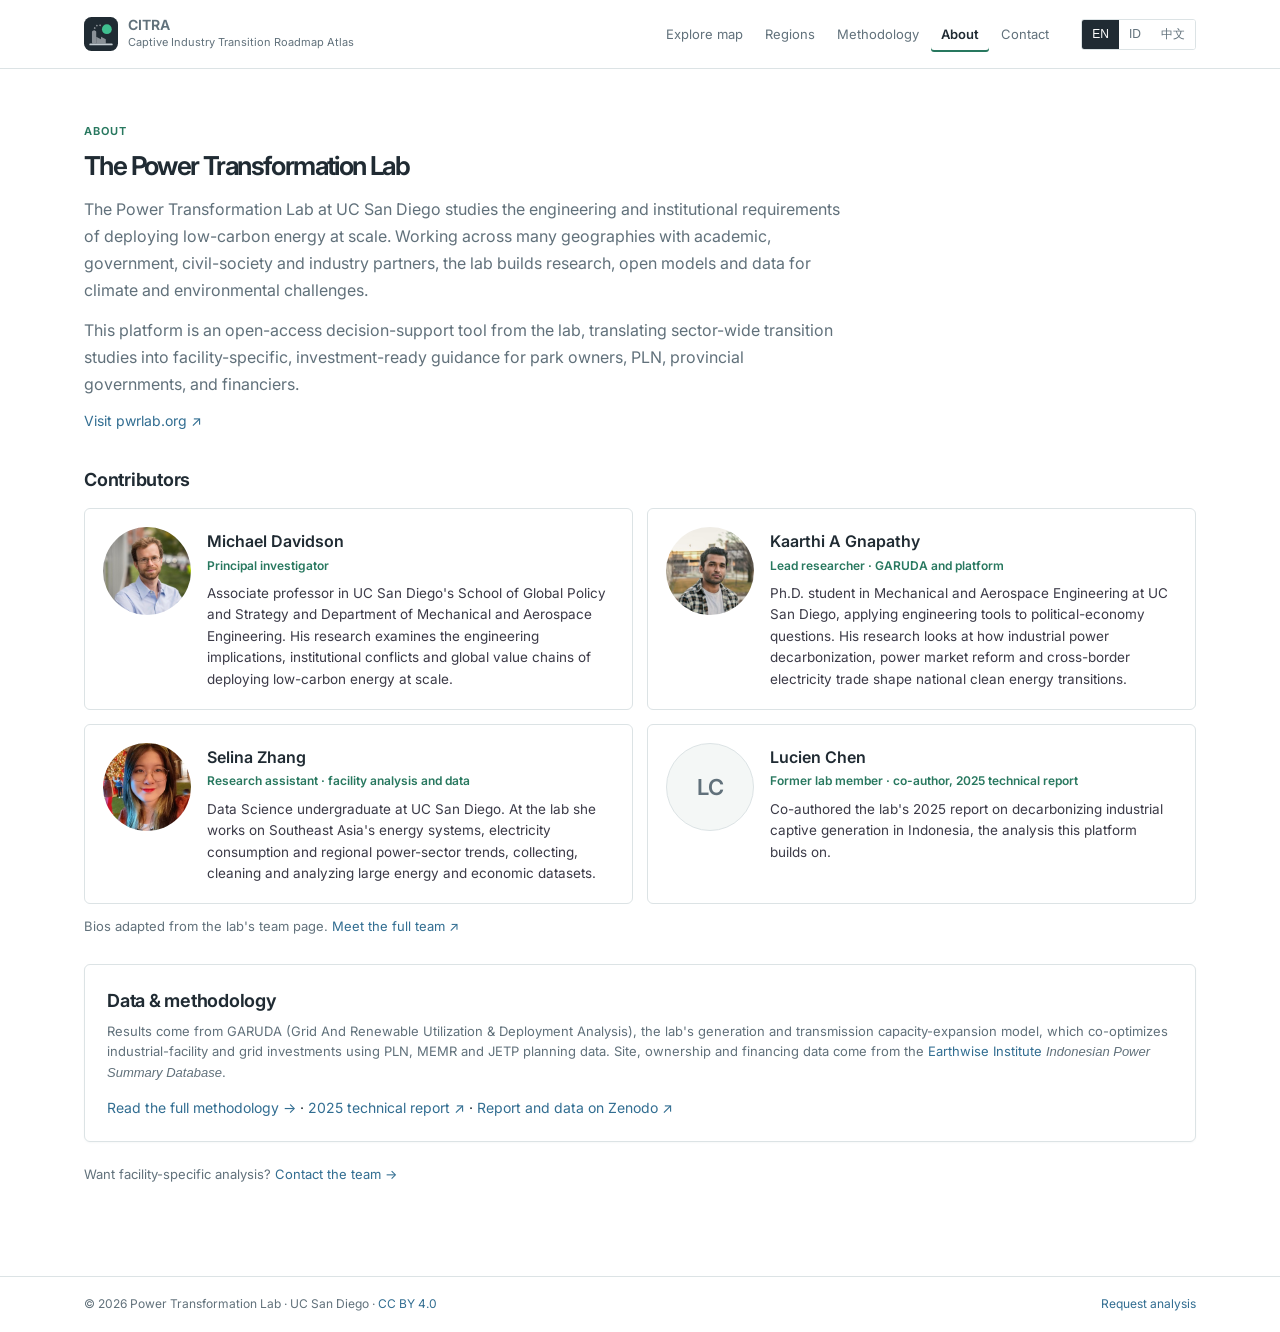
==== commit b3becdb7: "CITRA name; GARUDA runs at three coal prices for every island Rename the site to CITRA (Captive Indu" ====
--- a/about.html
+++ b/about.html
@@ -3,7 +3,7 @@
 <head>
 <meta charset="utf-8">
 <meta name="viewport" content="width=device-width, initial-scale=1">
-<title>About · Captive Power Platform</title>
+<title>About · CITRA</title>
 <link rel="icon" type="image/svg+xml" href="assets/img/logo.svg">
 <link rel="preconnect" href="https://fonts.googleapis.com">
 <link rel="preconnect" href="https://fonts.gstatic.com" crossorigin>
@@ -16,7 +16,7 @@
   <div class="wrap navrow">
     <a class="brand" href="index.html">
       <img class="mark" src="assets/img/logo.svg" alt="" width="34" height="34">
-      <span><b data-i18n="brand">Captive Power Decarbonization</b><span data-i18n="brand_sub">Indonesia · Power Transformation Lab</span></span>
+      <span><b data-i18n="brand">CITRA</b><span data-i18n="brand_sub">Captive Industry Transition Roadmap Atlas</span></span>
     </a>
     <nav class="main">
       <a href="index.html" data-i18n="nav_explore">Explore map</a>
--- a/assets/css/styles.css
+++ b/assets/css/styles.css
@@ -1,4 +1,4 @@
-/* Captive Power Decarbonization Platform — prototype styles
+/* CITRA (Captive Industry Transition Roadmap Atlas) — site styles
    Design family: Power Transformation Lab (pwrlab.org) — charcoal #272636 + coral #fc4d50,
    evolved with a coal-vs-clean energy axis (charcoal coal / teal clean / blue grid). */
 
